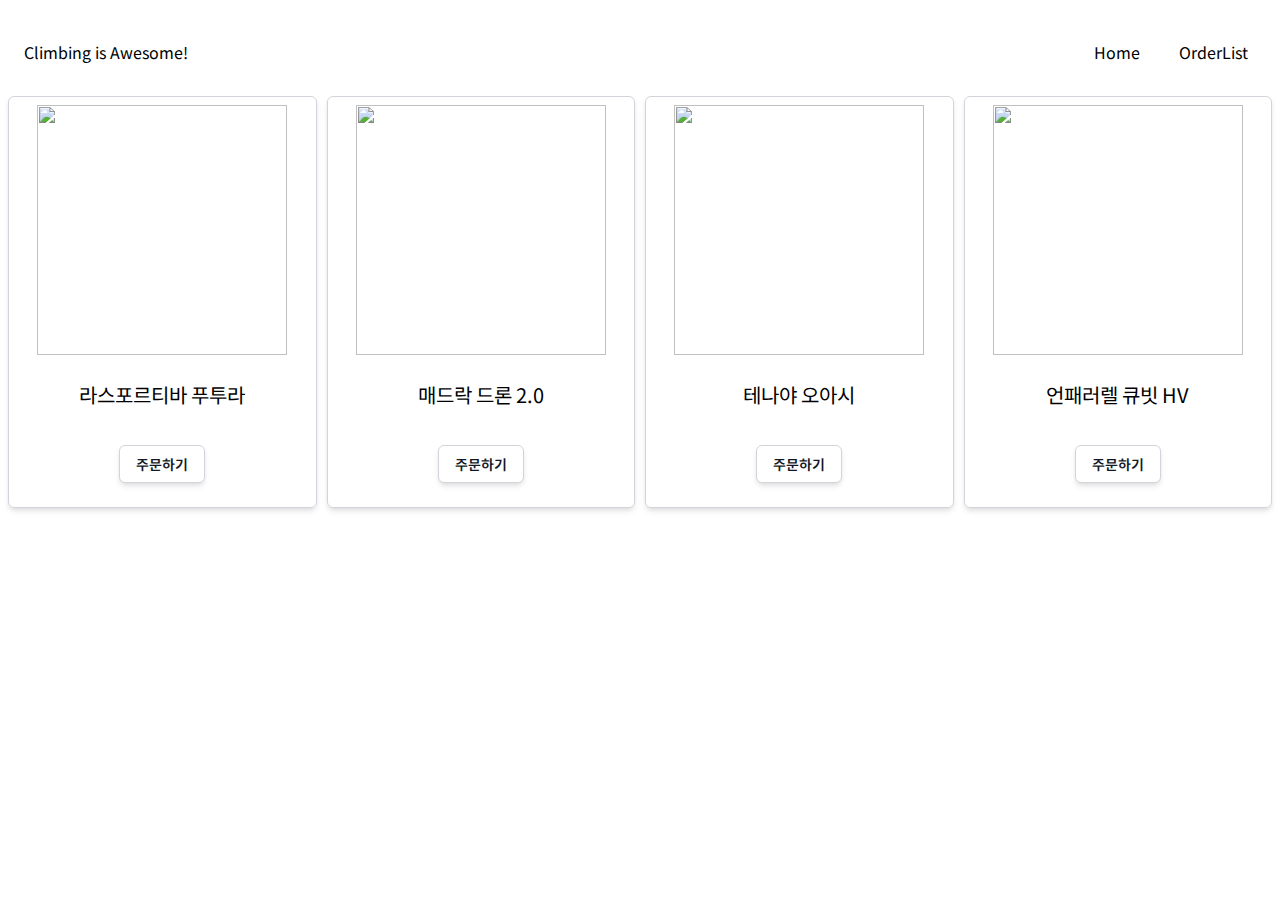
==== main.html @ 77e1d814 "😎 html main page commit" ====
<!DOCTYPE html>
<html lang="en">
<head>
  <meta charset="UTF-8">
  <meta name="viewport" content="width=device-width, initial-scale=1.0">
  <title>Main</title>
  <link rel="stylesheet" href="css/index.css">
  <link rel="stylesheet" href="css/main.css">
</head>
<body>
  <!-- header -->
  <div class="header">
    <p class="title">Climbing is Awesome!</p>
    <div class="nav">
      <a href="#">Home</a>
      <a href="#">OrderList</a>
    </div>
  </div>
  <!-- product -->
  <div class="card_grid">
      <div class="card">
          <img class="card_img" src="./img/LA_SPORTIVA_FUTURA.jpg">
          <p class="card_title">라스포르티바 푸투라</p>
          <button type="button" onclick="location.href='/order?productID=1'">주문하기</button>
      </div>
      <div class="card">
        <img class="card_img" src="./img/MADROCK_DRONE_2.0.jpg">
        <p class="card_title">매드락 드론 2.0</p>
        <button type="button" onclick="location.href='/order?productID=1'">주문하기</button>
    </div>
    <div class="card">
      <img class="card_img" src="./img/TENAYA_OASI.jpg">
      <p class="card_title">테나야 오아시</p>
      <button type="button" onclick="location.href='/order?productID=1'">주문하기</button>
    </div>
    <div class="card">
      <img class="card_img" src="./img/UNPARALLEL_QUBIT_LV.jpg">
      <p class="card_title">언패러렐 큐빗 HV</p>
      <button type="button" onclick="location.href='/order?productID=1'">주문하기</button>
    </div>
  </div>
</body>
</html>
---- css/index.css ----
/* google font family */
@import url('https://fonts.googleapis.com/css2?family=Noto+Sans+KR:wght@100..900&display=swap');
* {
  font-family: "Noto Sans KR", sans-serif;
}
/* default button */
button {
  margin: 1rem 0rem;
  padding: .5rem 1rem;
  border: 1px solid rgb(209,213,219);
  border-radius: .375rem;
  background-color: #FFFFFF;
  box-sizing: border-box;
  color: #111827;
  font-size: .875rem;
  font-weight: 600;
  line-height: 1.25rem;
  text-align: center;
  text-decoration: none #D1D5DB solid;
  text-decoration-thickness: auto;
  box-shadow:
  rgba(0, 0, 0, 0.1) 0px 4px 6px -1px,
  rgba(0, 0, 0, 0.06) 0px 2px 4px -1px;
  cursor: pointer;
  user-select: none;
  -webkit-user-select: none;
  touch-action: manipulation;
}
button:hover {
  background-color: rgb(246, 248, 250);
}

/* header default*/

.header {
  overflow: hidden;
  padding: .275rem;
}

.header .title {
  float: left;
  color: #000;
  text-align: center;
  margin: .5rem 0;
  padding: .725rem;
  font-size: 16px;
  line-height: 2.5rem;
}

.header .nav {
  float: right;
}

.header .nav a {
  float: left;
  color: #000;
  text-align: center;
  text-decoration: none;
  margin: .5rem;
  padding: .725rem;
  font-size: 16px;
  line-height: 2.5rem;
  border-radius: 4px;
}

.header .nav a:hover {
  background-color: rgb(246, 248, 250);
}
---- css/main.css ----
.card_grid {
  display: grid;
  grid-template-columns: auto auto auto auto;
  gap: 10px;
}

.card {
  text-align: center;
  padding: .5rem 1rem;
  border: 1px solid rgb(209,213,219);
  border-radius: .375rem;
  box-shadow:
  rgba(0, 0, 0, 0.1) 0px 4px 6px -1px,
  rgba(0, 0, 0, 0.06) 0px 2px 4px -1px;
}

.card_title {
  font-size: 20px;
}

.card_img {
  width: 250px;
  height: 250px;
}
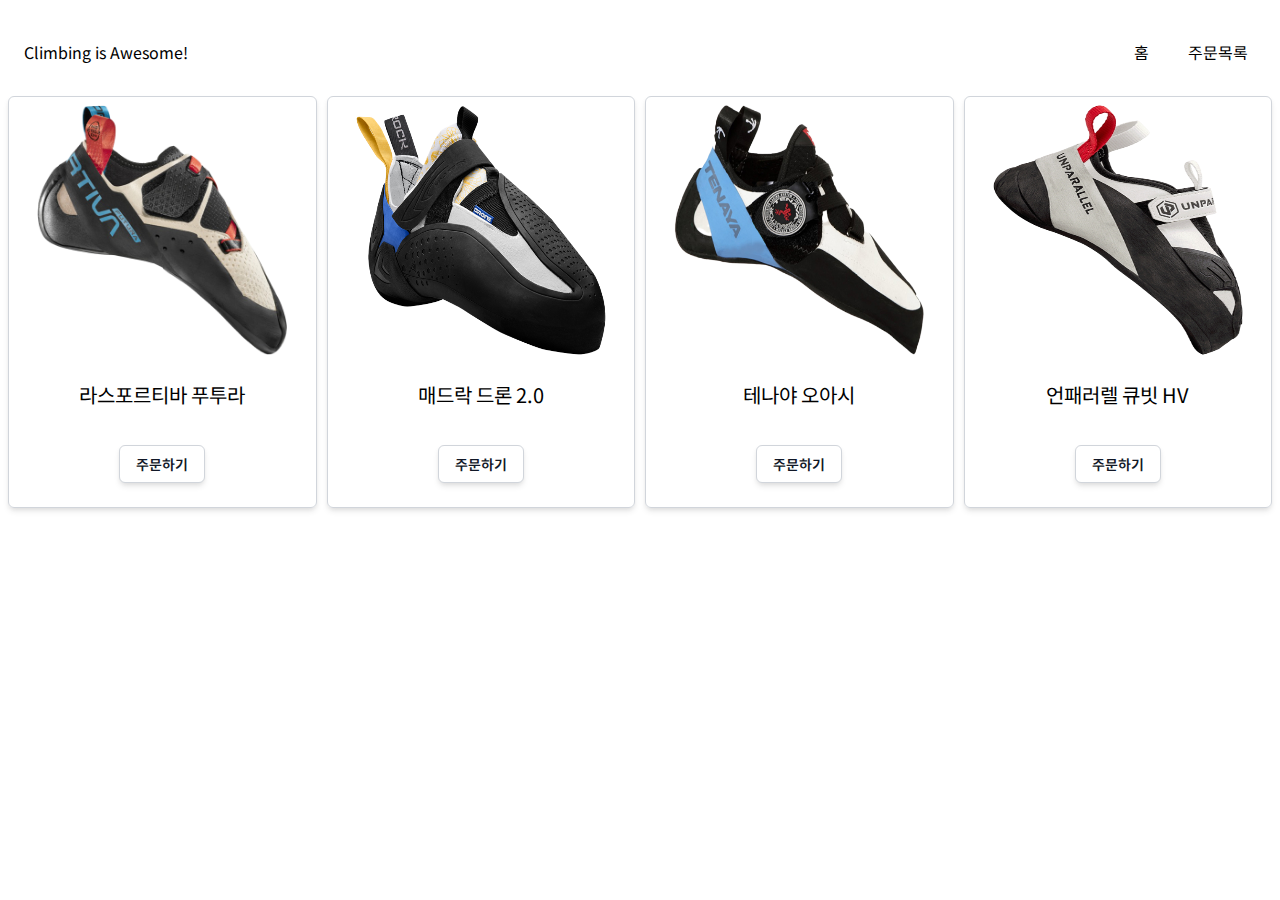
==== commit 111164f9: "👽 html, css file commit" ====
--- a/main.html
+++ b/main.html
@@ -12,29 +12,29 @@
   <div class="header">
     <p class="title">Climbing is Awesome!</p>
     <div class="nav">
-      <a href="#">Home</a>
-      <a href="#">OrderList</a>
+      <a href="#">홈</a>
+      <a href="#">주문목록</a>
     </div>
   </div>
   <!-- product -->
   <div class="card_grid">
       <div class="card">
-          <img class="card_img" src="./img/LA_SPORTIVA_FUTURA.jpg">
+          <img class="card_img" src="./img/KakaoTalk_20240824_010946180_01.png">
           <p class="card_title">라스포르티바 푸투라</p>
           <button type="button" onclick="location.href='/order?productID=1'">주문하기</button>
       </div>
       <div class="card">
-        <img class="card_img" src="./img/MADROCK_DRONE_2.0.jpg">
+        <img class="card_img" src="./img/KakaoTalk_20240824_010946180.png">
         <p class="card_title">매드락 드론 2.0</p>
         <button type="button" onclick="location.href='/order?productID=1'">주문하기</button>
     </div>
     <div class="card">
-      <img class="card_img" src="./img/TENAYA_OASI.jpg">
+      <img class="card_img" src="./img/KakaoTalk_20240824_010946180_02.png">
       <p class="card_title">테나야 오아시</p>
       <button type="button" onclick="location.href='/order?productID=1'">주문하기</button>
     </div>
     <div class="card">
-      <img class="card_img" src="./img/UNPARALLEL_QUBIT_LV.jpg">
+      <img class="card_img" src="./img/KakaoTalk_20240824_010946180_03.png">
       <p class="card_title">언패러렐 큐빗 HV</p>
       <button type="button" onclick="location.href='/order?productID=1'">주문하기</button>
     </div>
--- a/css/index.css
+++ b/css/index.css
@@ -3,6 +3,11 @@
 * {
   font-family: "Noto Sans KR", sans-serif;
 }
+
+body {
+  background-color: #FFFFFF;
+}
+
 /* default button */
 button {
   margin: 1rem 0rem;
--- a/css/main.css
+++ b/css/main.css
@@ -1,4 +1,3 @@
-
 .card_grid {
   display: grid;
   grid-template-columns: auto auto auto auto;
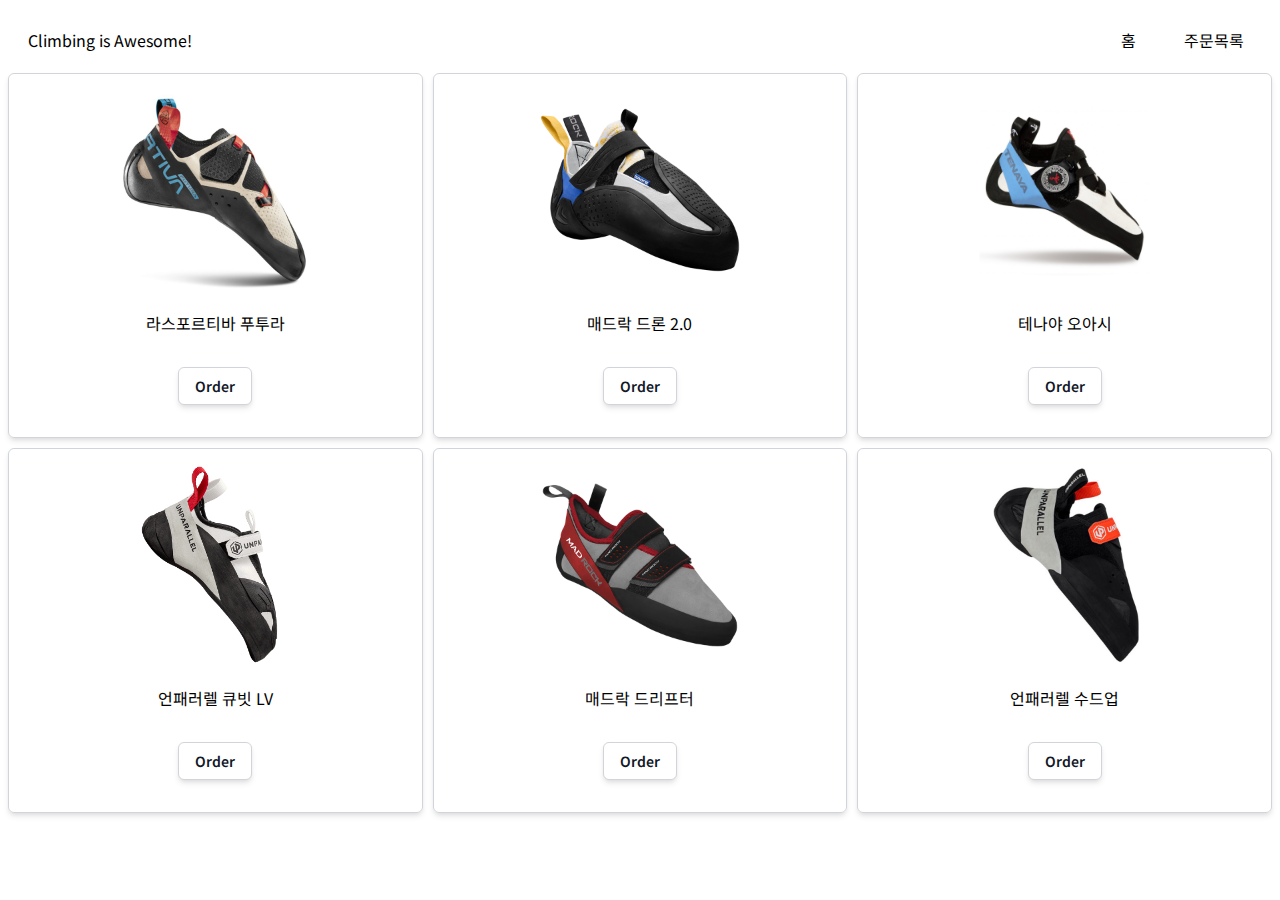
==== commit aa5dd983: "💩 order list and image files commit" ====
--- a/main.html
+++ b/main.html
@@ -12,31 +12,41 @@
   <div class="header">
     <p class="title">Climbing is Awesome!</p>
     <div class="nav">
-      <a href="#">홈</a>
-      <a href="#">주문목록</a>
+      <a href="index.html">홈</a>
+      <a href="order.html">주문목록</a>
     </div>
   </div>
   <!-- product -->
   <div class="card_grid">
       <div class="card">
-          <img class="card_img" src="./img/KakaoTalk_20240824_010946180_01.png">
+          <img class="card_img" src="./img/LA_SPORTIVA_FUTURA.jpg">
           <p class="card_title">라스포르티바 푸투라</p>
-          <button type="button" onclick="location.href='/order?productID=1'">주문하기</button>
+          <button type="button" onclick="location.href='/order'">Order</button>
       </div>
       <div class="card">
-        <img class="card_img" src="./img/KakaoTalk_20240824_010946180.png">
+        <img class="card_img" src="./img/MADROCK_DRONE_2.0.jpg">
         <p class="card_title">매드락 드론 2.0</p>
-        <button type="button" onclick="location.href='/order?productID=1'">주문하기</button>
+        <button type="button" onclick="location.href='/order'">Order</button>
     </div>
     <div class="card">
-      <img class="card_img" src="./img/KakaoTalk_20240824_010946180_02.png">
+      <img class="card_img" src="./img/TENAYA_OASI.jpg">
       <p class="card_title">테나야 오아시</p>
-      <button type="button" onclick="location.href='/order?productID=1'">주문하기</button>
+      <button type="button" onclick="location.href='/order'">Order</button>
     </div>
     <div class="card">
-      <img class="card_img" src="./img/KakaoTalk_20240824_010946180_03.png">
-      <p class="card_title">언패러렐 큐빗 HV</p>
-      <button type="button" onclick="location.href='/order?productID=1'">주문하기</button>
+      <img class="card_img" src="./img/UNPARALLEL_QUBIT_LV.jpg">
+      <p class="card_title">언패러렐 큐빗 LV</p>
+      <button type="button" onclick="location.href='/order'">Order</button>
+    </div>
+    <div class="card">
+      <img class="card_img" src="./img/MADROCK_DRIFTER.jpg">
+      <p class="card_title">매드락 드리프터</p>
+      <button type="button" onclick="location.href='/order'">Order</button>
+    </div>
+    <div class="card">
+      <img class="card_img" src="./img/UNPARALLEL_SOUPEDUP.jpg">
+      <p class="card_title">언패러렐 수드업</p>
+      <button type="button" onclick="location.href='/order'">Order</button>
     </div>
   </div>
 </body>
--- a/css/index.css
+++ b/css/index.css
@@ -32,7 +32,8 @@
   touch-action: manipulation;
 }
 button:hover {
-  background-color: rgb(246, 248, 250);
+  color: white;
+  background-color: #04AA6D;
 }
 
 /* header default*/
@@ -47,7 +48,7 @@
   color: #000;
   text-align: center;
   margin: .5rem 0;
-  padding: .725rem;
+  padding: 0rem 1rem;
   font-size: 16px;
   line-height: 2.5rem;
 }
@@ -62,12 +63,13 @@
   text-align: center;
   text-decoration: none;
   margin: .5rem;
-  padding: .725rem;
+  padding: 0rem 1rem;
   font-size: 16px;
   line-height: 2.5rem;
   border-radius: 4px;
 }
 
 .header .nav a:hover {
-  background-color: rgb(246, 248, 250);
+  color: white;
+  background-color: #04AA6D;
 }--- a/css/main.css
+++ b/css/main.css
@@ -1,12 +1,12 @@
 .card_grid {
   display: grid;
-  grid-template-columns: auto auto auto auto;
+  grid-template-columns: auto auto auto;
   gap: 10px;
 }
 
 .card {
   text-align: center;
-  padding: .5rem 1rem;
+  padding: 1rem .5rem;
   border: 1px solid rgb(209,213,219);
   border-radius: .375rem;
   box-shadow:
@@ -15,11 +15,12 @@
 }
 
 .card_title {
-  font-size: 20px;
+  /* font-size: 20px; */
 }
 
 .card_img {
-  width: 250px;
-  height: 250px;
+  width: 200px;
+  height: 200px;
+  object-fit: cover;
 }
 
